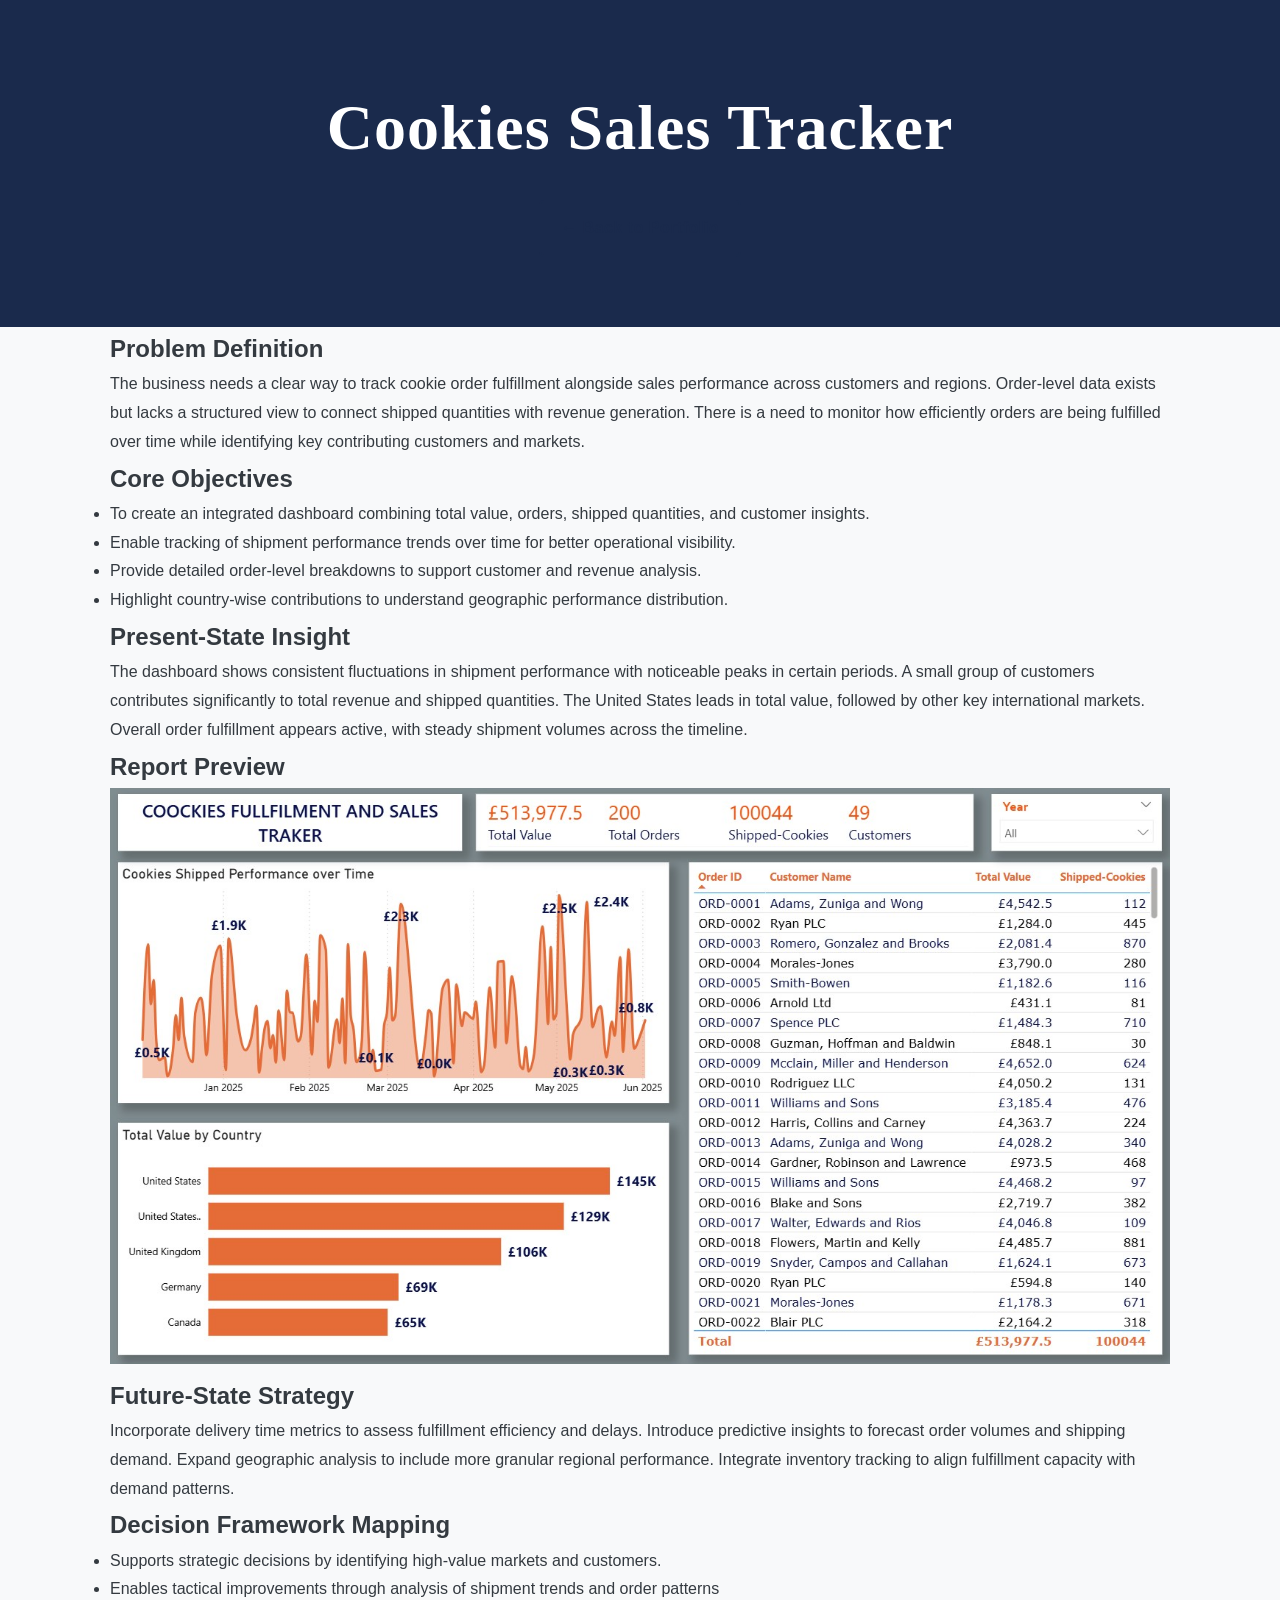
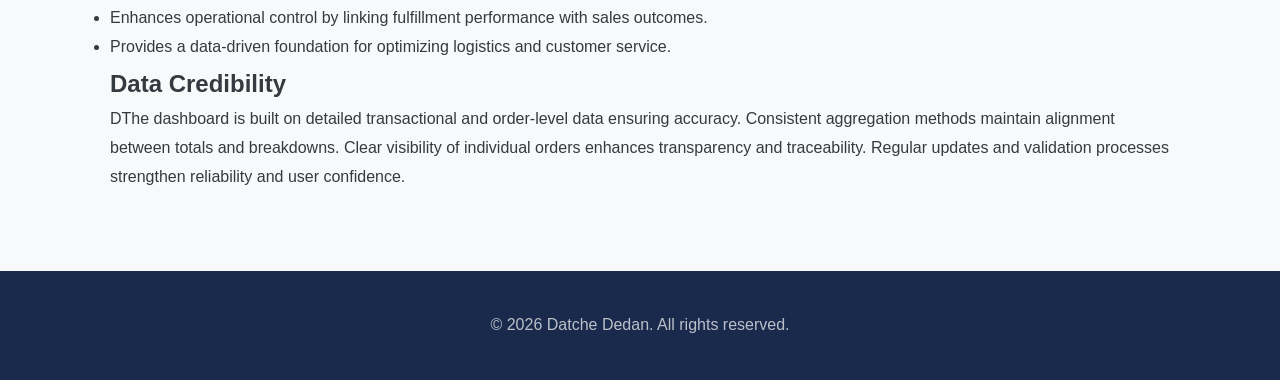
==== documentation/cookies-sales-doc.html @ de78498a "updated portfolio" ====
<!DOCTYPE html>
<html lang="en">
<head>
    <meta charset="UTF-8">
    <meta name="viewport" content="width=device-width, initial-scale=1.0">
    <title>Project Documentation</title>
    <link rel="stylesheet" href="../style.css">
    <link rel="icon" type="images/png" href="../images/li.png">
    <link rel="apple-touch-icon" href="../images/li.png">

</head>
<body>

<header>
    <div class="container">
        <h1>Cookies Sales Tracker</h1>
        <a href="../index.html" class="btn btn-secondary">← Back to Portfolio</a>
    </div>
</header>

<main class="container documentation">

    <!-- Problem Reconstruction -->
    <section>
        <h2>Problem Definition</h2>
        <p>
            The business needs a clear way to track cookie order fulfillment alongside sales performance across customers and regions. 
            Order-level data exists but lacks a structured view to connect shipped quantities with revenue generation. 
            There is a need to monitor how efficiently orders are being fulfilled over time while identifying key contributing customers and markets.
        </p>
    </section>

    <!-- Core Objectives -->
    <section>
        <h2>Core Objectives</h2>
        <ul>
            <li>To create an integrated dashboard combining total value, orders, shipped quantities, and customer insights.</li>
            <li>Enable tracking of shipment performance trends over time for better operational visibility.</li>
            <li>Provide detailed order-level breakdowns to support customer and revenue analysis.</li>
            <li>Highlight country-wise contributions to understand geographic performance distribution.</li>
        </ul>
    </section>

    <!-- Present-State Insight -->
    <section>
        <h2>Present-State Insight</h2>
        <p>
           The dashboard shows consistent fluctuations in shipment performance with noticeable peaks in certain periods. 
           A small group of customers contributes significantly to total revenue and shipped quantities. 
           The United States leads in total value, followed by other key international markets. 
           Overall order fulfillment appears active, with steady shipment volumes across the timeline.
        </p>
    </section>

    <!-- Preview / Screenshot -->
    <section>
        <h2>Report Preview</h2>
        <div class="doc-images">
            <img src="../images/Screenshot 2026-02-27 113903.jpg" alt="Cookies Sales Tracker">
        </div>
    </section>

    <!-- Future-State Strategy -->
    <section>
        <h2>Future-State Strategy</h2>
        <p>
           Incorporate delivery time metrics to assess fulfillment efficiency and delays. 
           Introduce predictive insights to forecast order volumes and shipping demand. 
           Expand geographic analysis to include more granular regional performance.
           Integrate inventory tracking to align fulfillment capacity with demand patterns.
        </p>
    </section>

    <!-- Decision Framework Mapping -->
    <section>
        <h2>Decision Framework Mapping</h2>
        <ul>
            <li>Supports strategic decisions by identifying high-value markets and customers.</li>
            <li>Enables tactical improvements through analysis of shipment trends and order patterns</li>
            <li>Enhances operational control by linking fulfillment performance with sales outcomes.</li>
            <li>Provides a data-driven foundation for optimizing logistics and customer service.</li>
        </ul>
    </section>

    <!-- Data Credibility -->
    <section>
        <h2>Data Credibility</h2>
        <p>
            DThe dashboard is built on detailed transactional and order-level data ensuring accuracy. 
            Consistent aggregation methods maintain alignment between totals and breakdowns. 
            Clear visibility of individual orders enhances transparency and traceability. 
            Regular updates and validation processes strengthen reliability and user confidence.
        </p>
    </section>

</main>

<footer>
    <div class="container">
        <p>&copy; 2026 Datche Dedan. All rights reserved.</p>
    </div>
</footer>

</body>
</html>
---- style.css ----
/* --- 1. Variables (Modern Tech Palette) --- */
:root {
    /* This template uses a professional "Modern Tech" color scheme. */
    --primary-color: #1A2A4C;   /* Midnight Blue */
    --secondary-color: #3D5A80; /* Slate Blue */
    --accent-color: #29B6F6;    /* Vivid Sky Blue */

    /* --- Shared Variables (These usually don't need to change) --- */
    --light-bg-color: #F8F9FA;
    --white-color: #ffffff;
    --dark-text-color: #343A40;
    --light-text-color: #6c757d;
    --card-bg-color: #ffffff;
    
    /* Fonts */
    --font-heading: 'Playfair Display', serif;
    --font-body: 'Lato', sans-serif;
}

/* --- 2. Base & Reset Styles --- */
* {
    margin: 0;
    padding: 0;
    box-sizing: border-box;
}

html {
    scroll-behavior: smooth;
}

body {
    font-family: var(--font-body);
    font-weight: 400;
    line-height: 1.8;
    background-color: var(--light-bg-color);
    color: var(--dark-text-color);
}

.container {
    width: 90%;
    max-width: 1100px;
    margin: 0 auto;
    padding: 0 20px;
}

a {
    text-decoration: none;
    color: var(--accent-color);
    transition: all 0.3s ease-in-out;
}

a:hover {
    opacity: 0.8;
}

img {
    max-width: 100%;
    height: auto;
}

/* --- 3. Header --- */
header {
    background: var(--primary-color);
    color: var(--white-color);
    padding: 70px 0;
    text-align: center;
}

header h1 {
    font-family: var(--font-heading);
    font-size: 4rem;
    font-weight: 700;
    margin-bottom: 15px;
    letter-spacing: 1px;
}

header p {
    font-size: 1.3rem;
    font-weight: 300;
    opacity: 0.9;
    margin-bottom: 35px;
}

/* --- 3.5 Social Icons --- */
.social-links a {
    color: var(--white-color);
    font-size: 1.6rem;
    margin: 0 15px;
    transition: transform 0.3s ease, color 0.3s ease;
    display: inline-block;
}

.social-links a:hover {
    color: var(--accent-color);
    transform: translateY(-3px);
}

/* --- 4. Navigation --- */
nav {
    background-color: rgba(26, 42, 76, 0.95); /* Adjusted for new primary color */
    backdrop-filter: blur(5px);
    position: sticky;
    top: 0;
    z-index: 1000;
    border-bottom: 1px solid var(--secondary-color);
}

nav ul {
    display: flex;
    justify-content: center;
    list-style: none;
    padding: 10px 0;
}

nav ul li a {
    color: var(--white-color);
    font-weight: 400;
    padding: 15px 25px;
    font-size: 1rem;
    letter-spacing: 0.5px;
    position: relative;
}

nav ul li a::after {
    content: '';
    position: absolute;
    bottom: 10px;
    left: 50%;
    transform: translateX(-50%);
    width: 0;
    height: 2px;
    background-color: var(--accent-color);
    transition: width 0.4s ease;
}

nav ul li a:hover::after {
    width: 50%;
}

/* --- 5. Sections --- */
.section {
    padding: 100px 0;
}

.section h2 {
    text-align: center;
    font-family: var(--font-heading);
    font-size: 3rem;
    font-weight: 700;
    margin-bottom: 70px;
    position: relative;
    color: var(--primary-color);
}

.section h2::after {
    content: '';
    position: absolute;
    bottom: -20px;
    left: 50%;
    transform: translateX(-50%);
    width: 70px;
    height: 3px;
    background: var(--accent-color);
}

/* --- 5.1 About Section --- */
.about-content {
    display: flex;
    align-items: center;
    gap: 60px;
    max-width: 960px;
    margin: 0 auto;
    text-align: left;
}

.profile-photo {
    width: 280px;
    height: 280px;
    border-radius: 50%;
    object-fit: cover;
    border: 7px solid var(--white-color);
    box-shadow: 0 10px 30px rgba(0, 0, 0, 0.1);
}

.about-text {
    flex: 1;
}

.about-text p {
    font-size: 1.1rem;
    margin-bottom: 15px;
    line-height: 1.9;
}

/* --- 5.5 Project Cards --- */
.projects-grid {
    display: grid;
    grid-template-columns: repeat(auto-fit, minmax(340px, 1fr));
    gap: 40px;
}

.project-card {
    background: var(--card-bg-color);
    border-radius: 5px;
    overflow: hidden;
    box-shadow: 0 8px 25px rgba(0, 0, 0, 0.05);
    transition: transform 0.4s ease, box-shadow 0.4s ease;
    display: flex;
    flex-direction: column;
}

.project-card:hover {
    transform: translateY(-12px);
    box-shadow: 0 20px 40px rgba(0, 0, 0, 0.1);
}

.project-card img {
    width: 100%;
    height: 220px;
    object-fit: cover;
}

.project-card-content {
    padding: 30px;
    flex-grow: 1;
    display: flex;
    flex-direction: column;
}

.project-card-content h3 {
    font-family: var(--font-heading);
    font-size: 1.8rem;
    margin-bottom: 15px;
    color: var(--primary-color);
}

.project-card-content p {
    color: var(--light-text-color);
    margin-bottom: 30px;
    flex-grow: 1;
}

.project-buttons {
    display: flex;
    gap: 15px;
    margin-top: auto;
}

.btn {
    display: inline-block;
    background: var(--primary-color);
    color: var(--white-color);
    padding: 12px 20px;
    border-radius: 5px;
    font-weight: 700;
    text-align: center;
    transition: all 0.3s ease;
    flex: 1;
    letter-spacing: 0.5px;
    border: 2px solid transparent;
}

.btn:hover {
    background: var(--accent-color);
    color: var(--white-color);
    transform: translateY(-2px);
}

.btn-secondary {
    background: transparent;
    color: var(--primary-color);
    border: 2px solid var(--primary-color);
}

.btn-secondary:hover {
    background: var(--primary-color);
    color: var(--white-color);
}


/* --- 6. Tabular Skills Section --- */
#skills .container {
    max-width: 1100px;
}

.skills-table {
    display: grid;
    grid-template-columns: repeat(3, 1fr);
    gap: 20px;
    margin-top: 50px;
    background-color: var(--card-bg-color);
    padding: 40px;
    border-radius: 8px;
    box-shadow: 0 10px 40px rgba(0, 0, 0, 0.07);
}

.skill-column {
    padding: 0 20px;
}

.skill-column:not(:last-child) {
    border-right: 1px solid #e9ecef;
}

.skill-header {
    display: flex;
    align-items: center;
    margin-bottom: 25px;
}

.skill-header i {
    font-size: 2rem;
    color: var(--accent-color);
    margin-right: 15px;
    width: 40px;
}

.skill-header h3 {
    font-family: var(--font-heading);
    font-size: 1.7rem;
    color: var(--primary-color);
}

.skill-list {
    list-style: none;
    padding-left: 0;
}

.skill-list li {
    padding: 12px 0;
    font-size: 1.05rem;
    color: var(--dark-text-color);
    border-bottom: 1px solid #f1f3f5;
    position: relative;
    padding-left: 25px;
}

.skill-list li::before {
    content: '›';
    position: absolute;
    left: 0;
    top: 12px;
    color: var(--accent-color);
    font-weight: 700;
    font-size: 1.2rem;
}

.skill-list li:last-child {
    border-bottom: none;
}

/* --- 7. Contact Form --- */
#contact .container {
    max-width: 800px;
}

.contact-form {
    max-width: 700px;
    margin: 0 auto;
    background: var(--card-bg-color);
    padding: 40px;
    border-radius: 8px;
    box-shadow: 0 10px 40px rgba(0, 0, 0, 0.07);
}

.form-group {
    margin-bottom: 25px;
}

.contact-form label {
    display: block;
    margin-bottom: 8px;
    font-weight: 500;
    font-size: 1rem;
    color: var(--dark-text-color);
}

.contact-form input,
.contact-form textarea {
    width: 100%;
    padding: 15px;
    border: 1px solid #ccc;
    border-radius: 5px;
    font-family: var(--font-body);
    font-size: 1rem;
    transition: border-color 0.3s ease, box-shadow 0.3s ease;
}

.contact-form input:focus,
.contact-form textarea:focus {
    outline: none;
    border-color: var(--accent-color);
    box-shadow: 0 0 0 3px rgba(41, 182, 246, 0.25); /* Adjusted for new accent color */
}

.contact-form button.btn {
    width: 100%;
    padding: 15px;
    font-size: 1.1rem;
    font-weight: 700;
    letter-spacing: 0.5px;
    border: none;
    cursor: pointer;
}

/* --- 8. Footer --- */
footer {
    background: var(--primary-color);
    color: var(--white-color);
    text-align: center;
    padding: 40px 0;
    margin-top: 80px;
}

footer p {
    opacity: 0.7;
}

/* --- 9. Responsive Design --- */
@media (max-width: 992px) {
    .skills-table {
        grid-template-columns: 1fr 1fr;
    }
    .skill-column:nth-child(2) {
        border-right: none;
    }
}

@media (max-width: 768px) {
    header h1 {
        font-size: 2.8rem;
    }
    
    .about-content {
        flex-direction: column;
        text-align: center;
    }

    #projects .container {
        padding: 0 5px; 
    }

    .projects-grid {
        grid-template-columns: repeat(2, 1fr);
    }

    .skills-table {
        grid-template-columns: 1fr;
        padding: 20px;
        gap: 40px;
    }

    .skill-column:not(:last-child) {
        border-right: none;
        border-bottom: 1px solid #e9ecef;
        padding-bottom: 30px;
    }
}
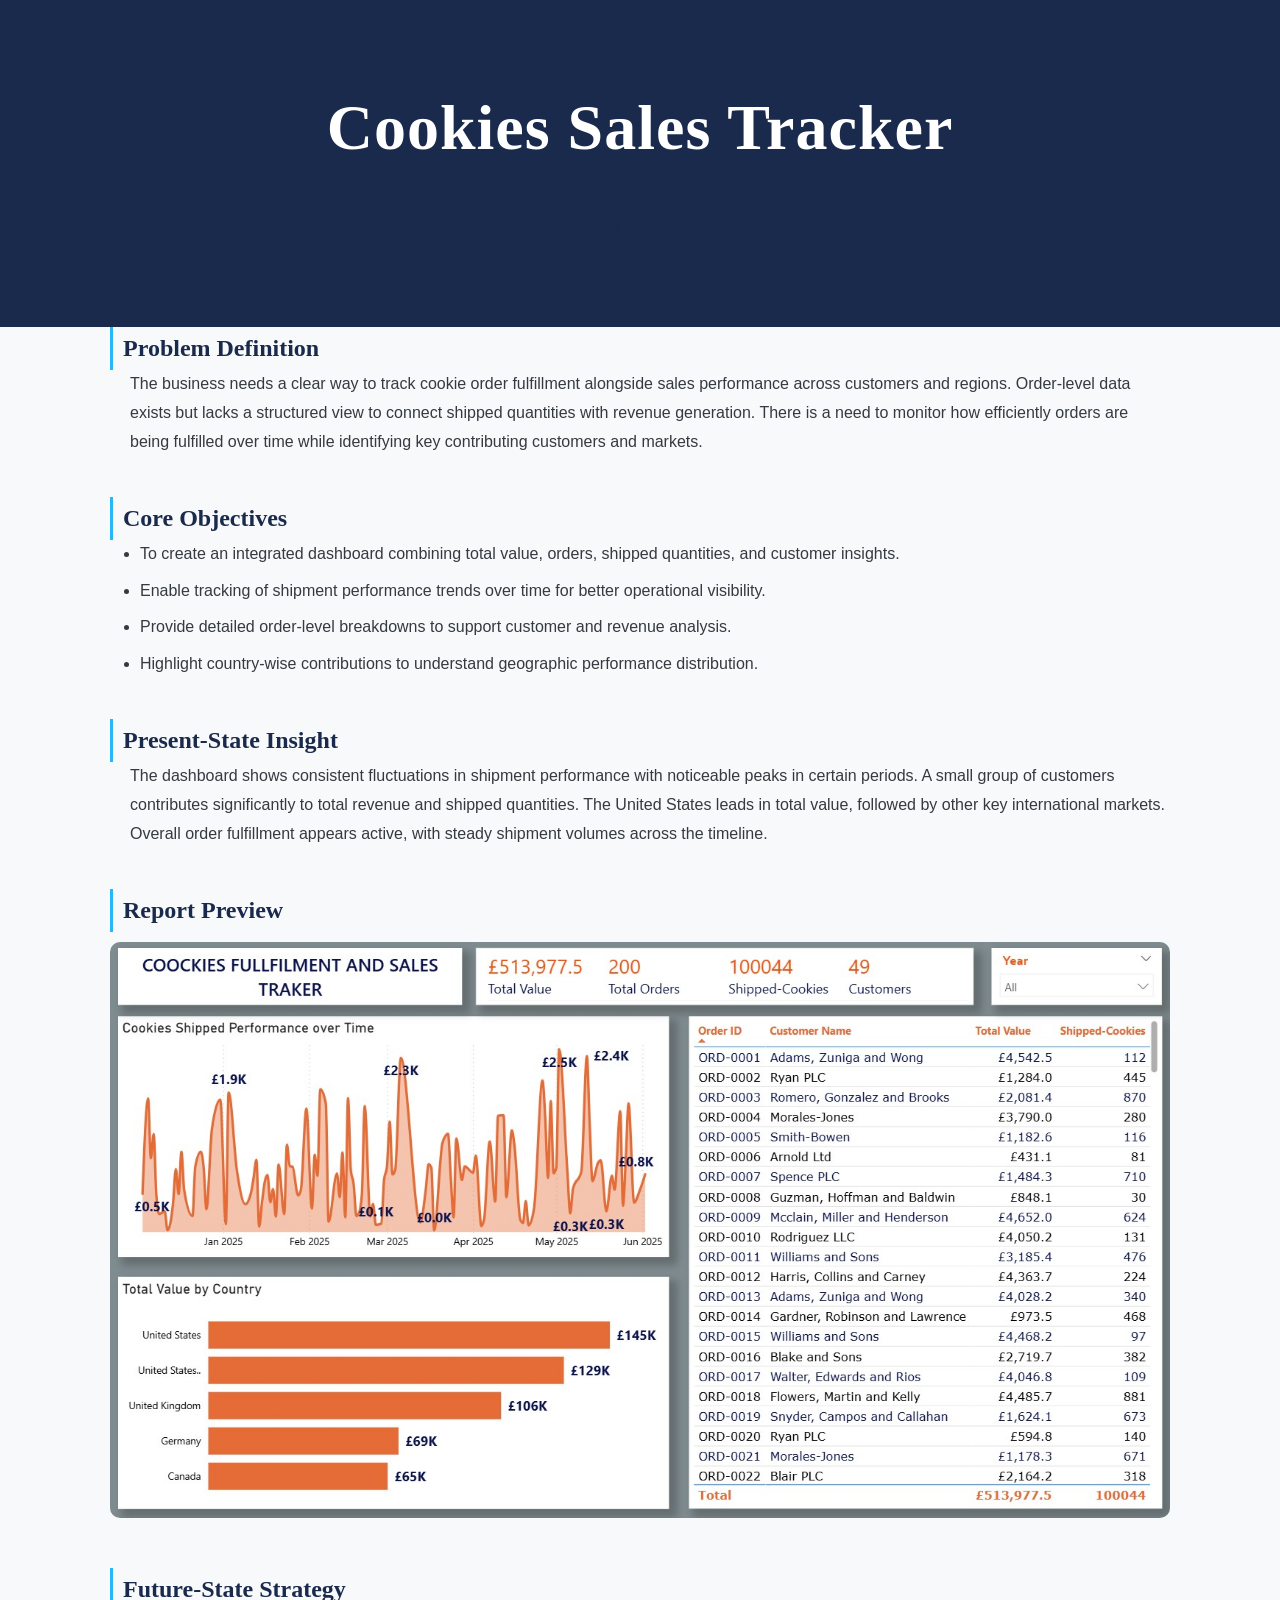
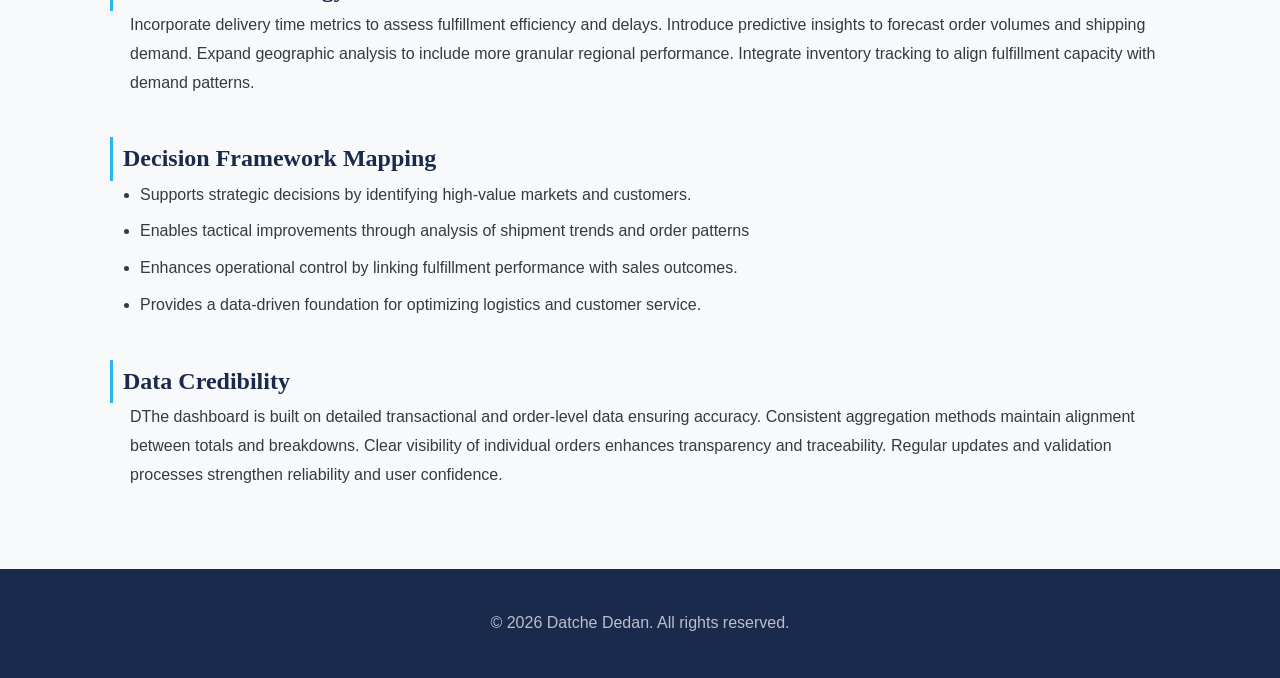
==== commit d75666a5: "Update README.md" ====
--- a/documentation/cookies-sales-doc.html
+++ b/documentation/cookies-sales-doc.html
@@ -102,4 +102,4 @@
 </footer>
 
 </body>
-</html>+</html>
--- a/style.css
+++ b/style.css
@@ -35,6 +35,7 @@
     line-height: 1.8;
     background-color: var(--light-bg-color);
     color: var(--dark-text-color);
+    overflow-x: hidden;
 }
 
 .container {
@@ -278,6 +279,45 @@
     color: var(--white-color);
 }
 
+/* --- documentation --- */
+.documentation section {
+    margin-bottom: 40px;
+}
+
+.documentation section p {
+    font-family: var(--font-body);
+}
+
+.documentation section{
+    font-family: var(--font-heading);
+}
+
+.documentation h2 {
+    color: #333;
+    border-left: 3px solid var(--accent-color);
+    padding-left: 10px;
+    color: var(--primary-color);
+}
+
+.doc-images img {
+    width: 100%;
+    border-radius: 10px;
+    margin-top: 10px;
+}
+
+.documentation ul {
+    padding-left: 30px;
+    font-family: var(--font-body);
+}
+
+.documentation li {
+    margin-bottom: 8px;
+    font-family: var(--font-body);
+}
+
+.documentation p {
+    margin-left: 20px;
+}
 
 /* --- 6. Tabular Skills Section --- */
 #skills .container {
@@ -442,7 +482,12 @@
     }
 
     .projects-grid {
-        grid-template-columns: repeat(2, 1fr);
+        grid-template-columns: 1fr;
+    }
+
+    .project-card img {
+        object-fit: contain;
+        height: auto;
     }
 
     .skills-table {
@@ -456,4 +501,4 @@
         border-bottom: 1px solid #e9ecef;
         padding-bottom: 30px;
     }
-}+}
